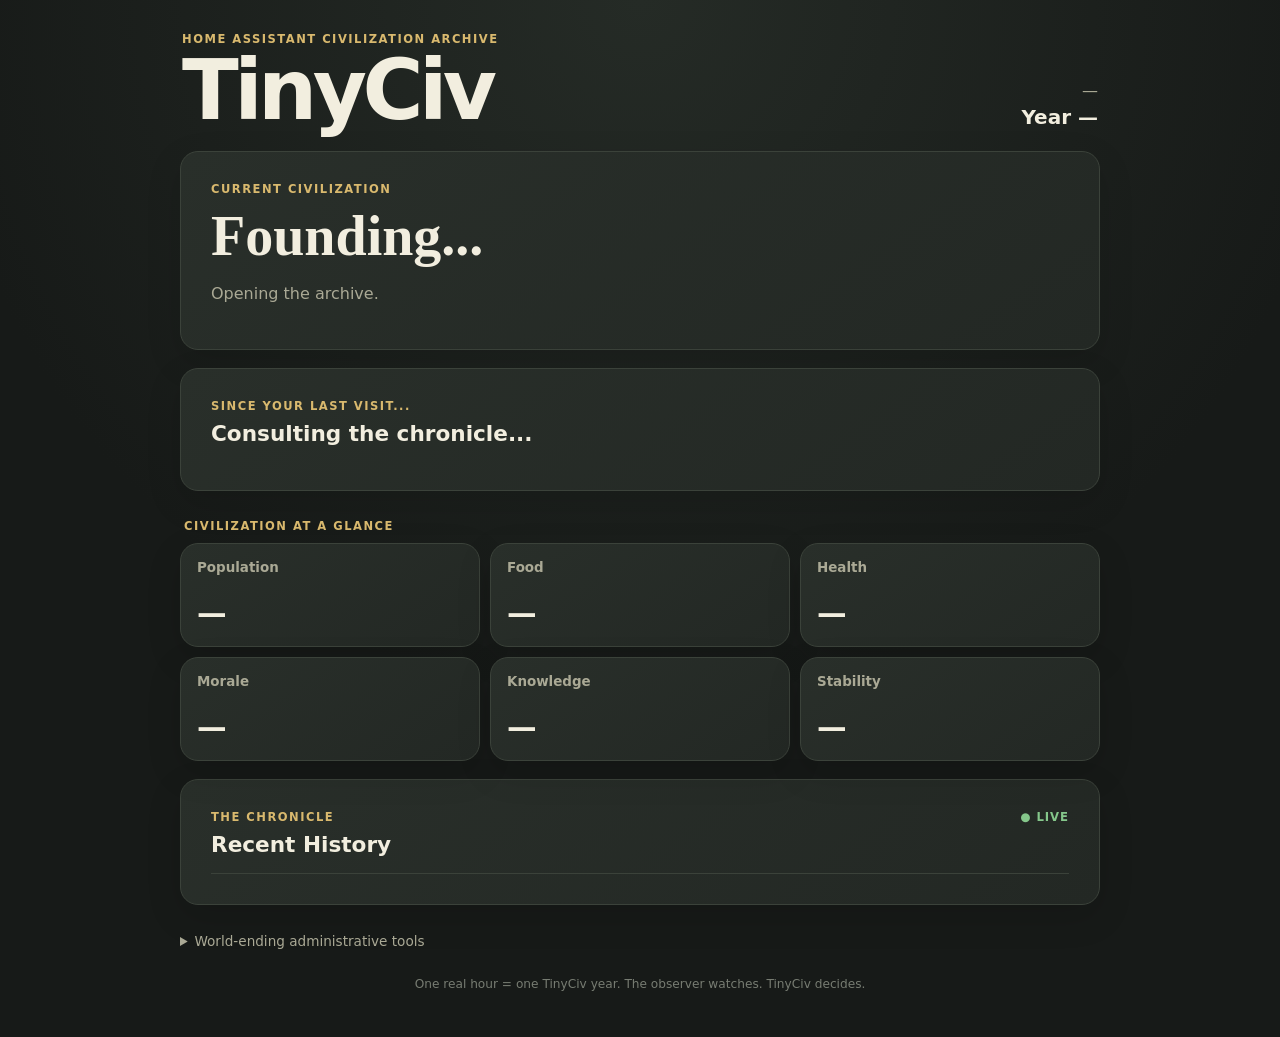
==== tinyciv/static/index.html @ 5e1f86fd "Rename index.html to tinyciv/static/index.html" ====
<!doctype html>
<html lang="en">
<head>
  <meta charset="utf-8">
  <meta name="viewport" content="width=device-width, initial-scale=1, viewport-fit=cover">
  <meta name="theme-color" content="#171a18">
  <meta name="apple-mobile-web-app-capable" content="yes">
  <meta name="apple-mobile-web-app-status-bar-style" content="black-translucent">
  <meta name="apple-mobile-web-app-title" content="TinyCiv">
  <title>TinyCiv</title>
  <link rel="manifest" href="/manifest.json">
  <link rel="apple-touch-icon" href="/icon-192.png">
  <link rel="stylesheet" href="/app.css">
</head>
<body>
  <main class="shell">
    <header class="masthead">
      <div>
        <p class="eyebrow">HOME ASSISTANT CIVILIZATION ARCHIVE</p>
        <h1>TinyCiv</h1>
      </div>
      <div class="year-block">
        <span id="era">—</span>
        <strong>Year <span id="year">—</span></strong>
      </div>
    </header>

    <section class="hero paper">
      <p class="label">CURRENT CIVILIZATION</p>
      <h2 id="civ-name">Founding...</h2>
      <p id="civ-summary" class="muted">Opening the archive.</p>
    </section>

    <section class="paper visit">
      <p class="label">SINCE YOUR LAST VISIT...</p>
      <h3 id="visit-headline">Consulting the chronicle...</h3>
      <div id="visit-events" class="visit-events"></div>
    </section>

    <section>
      <p class="section-title">CIVILIZATION AT A GLANCE</p>
      <div class="stats">
        <article class="stat paper">
          <span>Population</span>
          <strong id="population">—</strong>
        </article>
        <article class="stat paper">
          <span>Food</span>
          <strong id="food">—</strong>
        </article>
        <article class="stat paper">
          <span>Health</span>
          <strong id="health">—</strong>
        </article>
        <article class="stat paper">
          <span>Morale</span>
          <strong id="morale">—</strong>
        </article>
        <article class="stat paper">
          <span>Knowledge</span>
          <strong id="knowledge">—</strong>
        </article>
        <article class="stat paper">
          <span>Stability</span>
          <strong id="stability">—</strong>
        </article>
      </div>
    </section>

    <section class="paper chronicle-card">
      <div class="chronicle-heading">
        <div>
          <p class="label">THE CHRONICLE</p>
          <h3>Recent History</h3>
        </div>
        <span class="live-dot">● LIVE</span>
      </div>
      <div id="chronicle" class="chronicle"></div>
    </section>

    <details class="danger-zone">
      <summary>World-ending administrative tools</summary>
      <div class="danger-inner">
        <p>This is the one thing the observer is allowed to change.</p>
        <button id="nuke-button" type="button">☢ Nuke civilization &amp; begin again</button>
      </div>
    </details>

    <footer>
      One real hour = one TinyCiv year. The observer watches. TinyCiv decides.
    </footer>
  </main>

  <script src="/app.js"></script>
</body>
</html>
---- app.css ----
:root {
  color-scheme: dark;
  --bg: #171a18;
  --paper: #232824;
  --paper-2: #292f2a;
  --ink: #f2eedf;
  --muted: #aaa995;
  --line: #3b423a;
  --accent: #d9b96e;
  --danger: #d16d63;
  --good: #85c78b;
}

* { box-sizing: border-box; }

html, body {
  margin: 0;
  min-height: 100%;
  background:
    radial-gradient(circle at top, #252b26 0, var(--bg) 44rem);
  color: var(--ink);
  font-family: ui-rounded, "SF Pro Rounded", "SF Pro Display", system-ui, sans-serif;
}

body {
  padding: max(24px, env(safe-area-inset-top))
           max(18px, env(safe-area-inset-right))
           max(36px, env(safe-area-inset-bottom))
           max(18px, env(safe-area-inset-left));
}

.shell {
  width: min(920px, 100%);
  margin: 0 auto;
}

.masthead {
  display: flex;
  justify-content: space-between;
  align-items: end;
  gap: 18px;
  margin: 8px 2px 22px;
}

.eyebrow, .label, .section-title {
  margin: 0 0 8px;
  color: var(--accent);
  letter-spacing: .13em;
  font-size: .72rem;
  font-weight: 800;
}

h1 {
  margin: 0;
  font-size: clamp(2.5rem, 9vw, 5.2rem);
  line-height: .9;
  letter-spacing: -.055em;
}

.year-block {
  text-align: right;
  display: grid;
  gap: 5px;
  color: var(--muted);
}

.year-block strong {
  color: var(--ink);
  font-size: 1.25rem;
}

.paper {
  background: linear-gradient(145deg, var(--paper-2), var(--paper));
  border: 1px solid var(--line);
  border-radius: 18px;
  box-shadow: 0 12px 35px rgba(0,0,0,.13);
}

.hero, .visit, .chronicle-card {
  padding: clamp(18px, 4vw, 30px);
  margin-bottom: 18px;
}

.hero h2 {
  margin: 0;
  font-family: Georgia, "Times New Roman", serif;
  font-size: clamp(2rem, 6vw, 3.5rem);
}

.muted {
  color: var(--muted);
}

.visit h3, .chronicle-card h3 {
  margin: 0;
  font-size: 1.35rem;
}

.visit-events {
  margin-top: 14px;
  display: grid;
  gap: 10px;
}

.visit-event {
  color: var(--muted);
  padding-left: 14px;
  border-left: 2px solid var(--accent);
}

.section-title {
  margin: 28px 4px 10px;
}

.stats {
  display: grid;
  grid-template-columns: repeat(3, 1fr);
  gap: 10px;
  margin-bottom: 18px;
}

.stat {
  padding: 16px;
  min-height: 104px;
  display: flex;
  flex-direction: column;
  justify-content: space-between;
}

.stat span {
  color: var(--muted);
  font-size: .84rem;
  font-weight: 700;
}

.stat strong {
  font-size: 1.85rem;
}

.chronicle-heading {
  display: flex;
  justify-content: space-between;
  align-items: start;
  gap: 16px;
  border-bottom: 1px solid var(--line);
  padding-bottom: 16px;
}

.live-dot {
  color: var(--good);
  font-size: .73rem;
  font-weight: 900;
  letter-spacing: .08em;
}

.chronicle {
  display: grid;
}

.entry {
  display: grid;
  grid-template-columns: 72px 1fr;
  gap: 14px;
  padding: 15px 0;
  border-bottom: 1px solid var(--line);
}

.entry:last-child { border-bottom: 0; }

.entry-year {
  color: var(--accent);
  font-weight: 800;
  font-size: .82rem;
}

.entry p {
  margin: 0;
  line-height: 1.45;
}

.entry.major p {
  font-weight: 750;
}

.danger-zone {
  margin: 28px 0 0;
  color: var(--muted);
}

.danger-zone summary {
  cursor: pointer;
  font-size: .85rem;
}

.danger-inner {
  margin-top: 12px;
  padding: 16px;
  border: 1px dashed #724842;
  border-radius: 14px;
}

#nuke-button {
  width: 100%;
  border: 0;
  border-radius: 12px;
  padding: 14px 16px;
  background: #7c3832;
  color: white;
  font: inherit;
  font-weight: 850;
  cursor: pointer;
}

#nuke-button:disabled {
  opacity: .55;
  cursor: wait;
}

footer {
  text-align: center;
  color: #777c72;
  font-size: .76rem;
  padding: 28px 10px 10px;
}

@media (max-width: 620px) {
  .masthead { align-items: start; }
  .stats { grid-template-columns: repeat(2, 1fr); }
  .entry { grid-template-columns: 58px 1fr; }
}
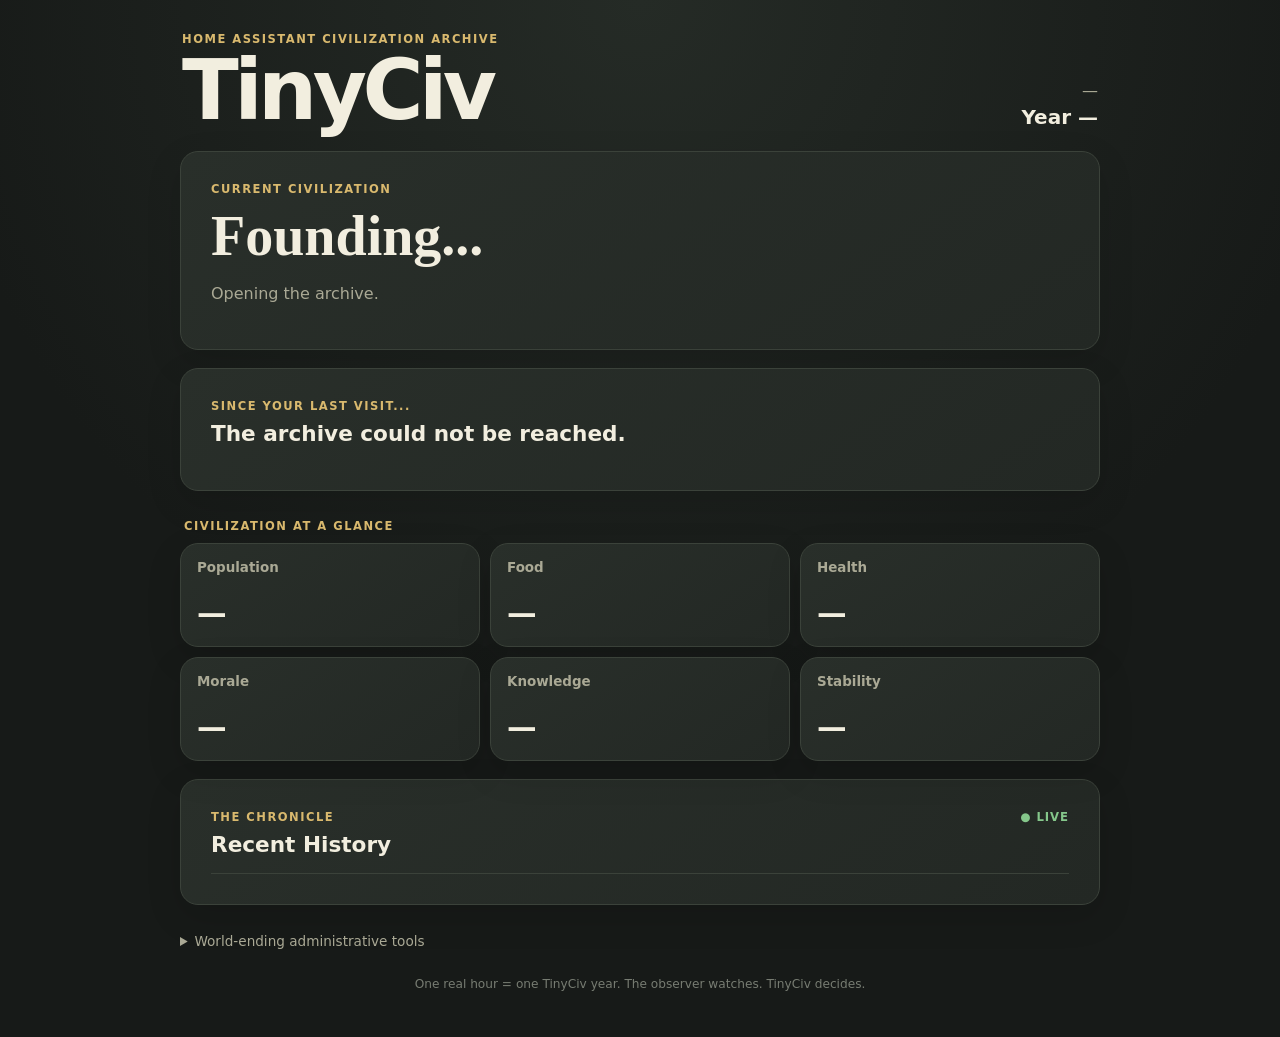
==== commit 4d3659d5: "0.2.0" ====
--- a/tinyciv/static/index.html
+++ b/tinyciv/static/index.html
@@ -7,10 +7,11 @@
   <meta name="apple-mobile-web-app-capable" content="yes">
   <meta name="apple-mobile-web-app-status-bar-style" content="black-translucent">
   <meta name="apple-mobile-web-app-title" content="TinyCiv">
+  <base href="__TINYCIV_BASE__">
   <title>TinyCiv</title>
-  <link rel="manifest" href="/manifest.json">
-  <link rel="apple-touch-icon" href="/icon-192.png">
-  <link rel="stylesheet" href="/app.css">
+  <link rel="manifest" href="manifest.json">
+  <link rel="apple-touch-icon" href="icon-192.png">
+  <link rel="stylesheet" href="app.css">
 </head>
 <body>
   <main class="shell">
@@ -40,30 +41,12 @@
     <section>
       <p class="section-title">CIVILIZATION AT A GLANCE</p>
       <div class="stats">
-        <article class="stat paper">
-          <span>Population</span>
-          <strong id="population">—</strong>
-        </article>
-        <article class="stat paper">
-          <span>Food</span>
-          <strong id="food">—</strong>
-        </article>
-        <article class="stat paper">
-          <span>Health</span>
-          <strong id="health">—</strong>
-        </article>
-        <article class="stat paper">
-          <span>Morale</span>
-          <strong id="morale">—</strong>
-        </article>
-        <article class="stat paper">
-          <span>Knowledge</span>
-          <strong id="knowledge">—</strong>
-        </article>
-        <article class="stat paper">
-          <span>Stability</span>
-          <strong id="stability">—</strong>
-        </article>
+        <article class="stat paper"><span>Population</span><strong id="population">—</strong></article>
+        <article class="stat paper"><span>Food</span><strong id="food">—</strong></article>
+        <article class="stat paper"><span>Health</span><strong id="health">—</strong></article>
+        <article class="stat paper"><span>Morale</span><strong id="morale">—</strong></article>
+        <article class="stat paper"><span>Knowledge</span><strong id="knowledge">—</strong></article>
+        <article class="stat paper"><span>Stability</span><strong id="stability">—</strong></article>
       </div>
     </section>
 
@@ -86,11 +69,9 @@
       </div>
     </details>
 
-    <footer>
-      One real hour = one TinyCiv year. The observer watches. TinyCiv decides.
-    </footer>
+    <footer>One real hour = one TinyCiv year. The observer watches. TinyCiv decides.</footer>
   </main>
 
-  <script src="/app.js"></script>
+  <script src="app.js"></script>
 </body>
 </html>
--- a/tinyciv/static/app.css
+++ b/tinyciv/static/app.css
@@ -0,0 +1,230 @@
+:root {
+  color-scheme: dark;
+  --bg: #171a18;
+  --paper: #232824;
+  --paper-2: #292f2a;
+  --ink: #f2eedf;
+  --muted: #aaa995;
+  --line: #3b423a;
+  --accent: #d9b96e;
+  --danger: #d16d63;
+  --good: #85c78b;
+}
+
+* { box-sizing: border-box; }
+
+html, body {
+  margin: 0;
+  min-height: 100%;
+  background:
+    radial-gradient(circle at top, #252b26 0, var(--bg) 44rem);
+  color: var(--ink);
+  font-family: ui-rounded, "SF Pro Rounded", "SF Pro Display", system-ui, sans-serif;
+}
+
+body {
+  padding: max(24px, env(safe-area-inset-top))
+           max(18px, env(safe-area-inset-right))
+           max(36px, env(safe-area-inset-bottom))
+           max(18px, env(safe-area-inset-left));
+}
+
+.shell {
+  width: min(920px, 100%);
+  margin: 0 auto;
+}
+
+.masthead {
+  display: flex;
+  justify-content: space-between;
+  align-items: end;
+  gap: 18px;
+  margin: 8px 2px 22px;
+}
+
+.eyebrow, .label, .section-title {
+  margin: 0 0 8px;
+  color: var(--accent);
+  letter-spacing: .13em;
+  font-size: .72rem;
+  font-weight: 800;
+}
+
+h1 {
+  margin: 0;
+  font-size: clamp(2.5rem, 9vw, 5.2rem);
+  line-height: .9;
+  letter-spacing: -.055em;
+}
+
+.year-block {
+  text-align: right;
+  display: grid;
+  gap: 5px;
+  color: var(--muted);
+}
+
+.year-block strong {
+  color: var(--ink);
+  font-size: 1.25rem;
+}
+
+.paper {
+  background: linear-gradient(145deg, var(--paper-2), var(--paper));
+  border: 1px solid var(--line);
+  border-radius: 18px;
+  box-shadow: 0 12px 35px rgba(0,0,0,.13);
+}
+
+.hero, .visit, .chronicle-card {
+  padding: clamp(18px, 4vw, 30px);
+  margin-bottom: 18px;
+}
+
+.hero h2 {
+  margin: 0;
+  font-family: Georgia, "Times New Roman", serif;
+  font-size: clamp(2rem, 6vw, 3.5rem);
+}
+
+.muted {
+  color: var(--muted);
+}
+
+.visit h3, .chronicle-card h3 {
+  margin: 0;
+  font-size: 1.35rem;
+}
+
+.visit-events {
+  margin-top: 14px;
+  display: grid;
+  gap: 10px;
+}
+
+.visit-event {
+  color: var(--muted);
+  padding-left: 14px;
+  border-left: 2px solid var(--accent);
+}
+
+.section-title {
+  margin: 28px 4px 10px;
+}
+
+.stats {
+  display: grid;
+  grid-template-columns: repeat(3, 1fr);
+  gap: 10px;
+  margin-bottom: 18px;
+}
+
+.stat {
+  padding: 16px;
+  min-height: 104px;
+  display: flex;
+  flex-direction: column;
+  justify-content: space-between;
+}
+
+.stat span {
+  color: var(--muted);
+  font-size: .84rem;
+  font-weight: 700;
+}
+
+.stat strong {
+  font-size: 1.85rem;
+}
+
+.chronicle-heading {
+  display: flex;
+  justify-content: space-between;
+  align-items: start;
+  gap: 16px;
+  border-bottom: 1px solid var(--line);
+  padding-bottom: 16px;
+}
+
+.live-dot {
+  color: var(--good);
+  font-size: .73rem;
+  font-weight: 900;
+  letter-spacing: .08em;
+}
+
+.chronicle {
+  display: grid;
+}
+
+.entry {
+  display: grid;
+  grid-template-columns: 72px 1fr;
+  gap: 14px;
+  padding: 15px 0;
+  border-bottom: 1px solid var(--line);
+}
+
+.entry:last-child { border-bottom: 0; }
+
+.entry-year {
+  color: var(--accent);
+  font-weight: 800;
+  font-size: .82rem;
+}
+
+.entry p {
+  margin: 0;
+  line-height: 1.45;
+}
+
+.entry.major p {
+  font-weight: 750;
+}
+
+.danger-zone {
+  margin: 28px 0 0;
+  color: var(--muted);
+}
+
+.danger-zone summary {
+  cursor: pointer;
+  font-size: .85rem;
+}
+
+.danger-inner {
+  margin-top: 12px;
+  padding: 16px;
+  border: 1px dashed #724842;
+  border-radius: 14px;
+}
+
+#nuke-button {
+  width: 100%;
+  border: 0;
+  border-radius: 12px;
+  padding: 14px 16px;
+  background: #7c3832;
+  color: white;
+  font: inherit;
+  font-weight: 850;
+  cursor: pointer;
+}
+
+#nuke-button:disabled {
+  opacity: .55;
+  cursor: wait;
+}
+
+footer {
+  text-align: center;
+  color: #777c72;
+  font-size: .76rem;
+  padding: 28px 10px 10px;
+}
+
+@media (max-width: 620px) {
+  .masthead { align-items: start; }
+  .stats { grid-template-columns: repeat(2, 1fr); }
+  .entry { grid-template-columns: 58px 1fr; }
+}
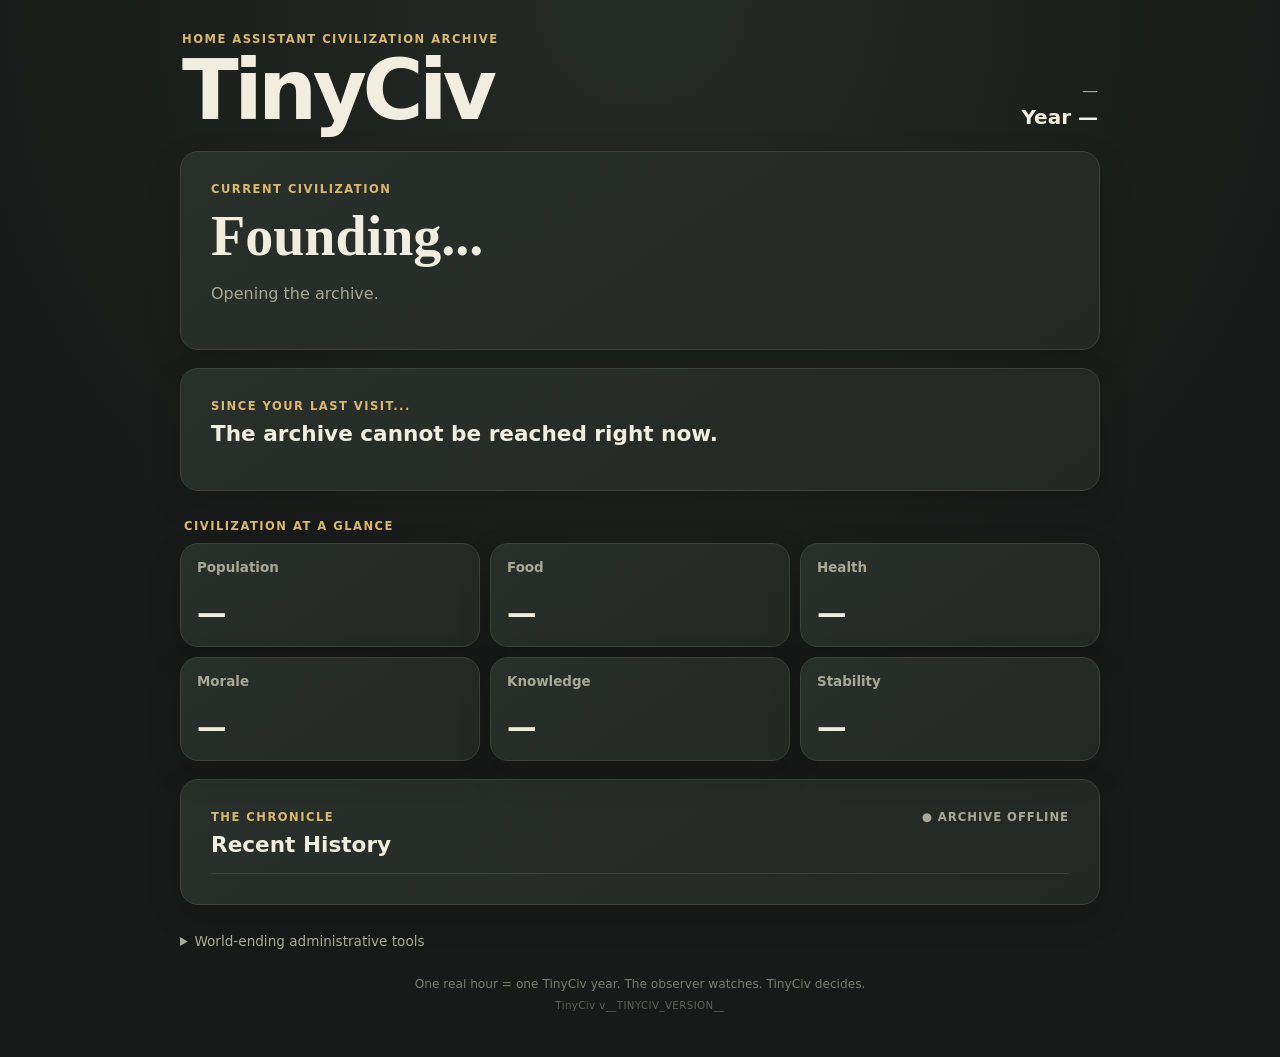
==== commit 11779d0a: "0.3.0" ====
--- a/tinyciv/static/index.html
+++ b/tinyciv/static/index.html
@@ -1,16 +1,19 @@
 <!doctype html>
-<html lang="en">
+<html lang="en" data-tinyciv-version="__TINYCIV_VERSION__">
 <head>
   <meta charset="utf-8">
   <meta name="viewport" content="width=device-width, initial-scale=1, viewport-fit=cover">
   <meta name="theme-color" content="#171a18">
+  <meta name="mobile-web-app-capable" content="yes">
   <meta name="apple-mobile-web-app-capable" content="yes">
   <meta name="apple-mobile-web-app-status-bar-style" content="black-translucent">
   <meta name="apple-mobile-web-app-title" content="TinyCiv">
+  <meta name="format-detection" content="telephone=no">
   <base href="__TINYCIV_BASE__">
   <title>TinyCiv</title>
   <link rel="manifest" href="manifest.json">
-  <link rel="apple-touch-icon" href="icon-192.png">
+  <link rel="icon" href="icon-192.png" sizes="192x192">
+  <link rel="apple-touch-icon" href="apple-touch-icon.png">
   <link rel="stylesheet" href="app.css">
 </head>
 <body>
@@ -56,7 +59,7 @@
           <p class="label">THE CHRONICLE</p>
           <h3>Recent History</h3>
         </div>
-        <span class="live-dot">● LIVE</span>
+        <span class="live-dot" id="connection-status">● LIVE</span>
       </div>
       <div id="chronicle" class="chronicle"></div>
     </section>
@@ -69,7 +72,10 @@
       </div>
     </details>
 
-    <footer>One real hour = one TinyCiv year. The observer watches. TinyCiv decides.</footer>
+    <footer>
+      <div>One real hour = one TinyCiv year. The observer watches. TinyCiv decides.</div>
+      <div class="version">TinyCiv v__TINYCIV_VERSION__</div>
+    </footer>
   </main>
 
   <script src="app.js"></script>
--- a/tinyciv/static/app.css
+++ b/tinyciv/static/app.css
@@ -228,3 +228,29 @@
   .stats { grid-template-columns: repeat(2, 1fr); }
   .entry { grid-template-columns: 58px 1fr; }
 }
+
+
+/* Home Screen / PWA polish */
+html {
+  background: var(--bg);
+  -webkit-tap-highlight-color: transparent;
+}
+
+body {
+  overscroll-behavior-y: none;
+}
+
+html.standalone body {
+  min-height: 100dvh;
+}
+
+.live-dot.offline {
+  color: var(--muted);
+}
+
+footer .version {
+  margin-top: 8px;
+  font-size: .64rem;
+  letter-spacing: .04em;
+  opacity: .72;
+}
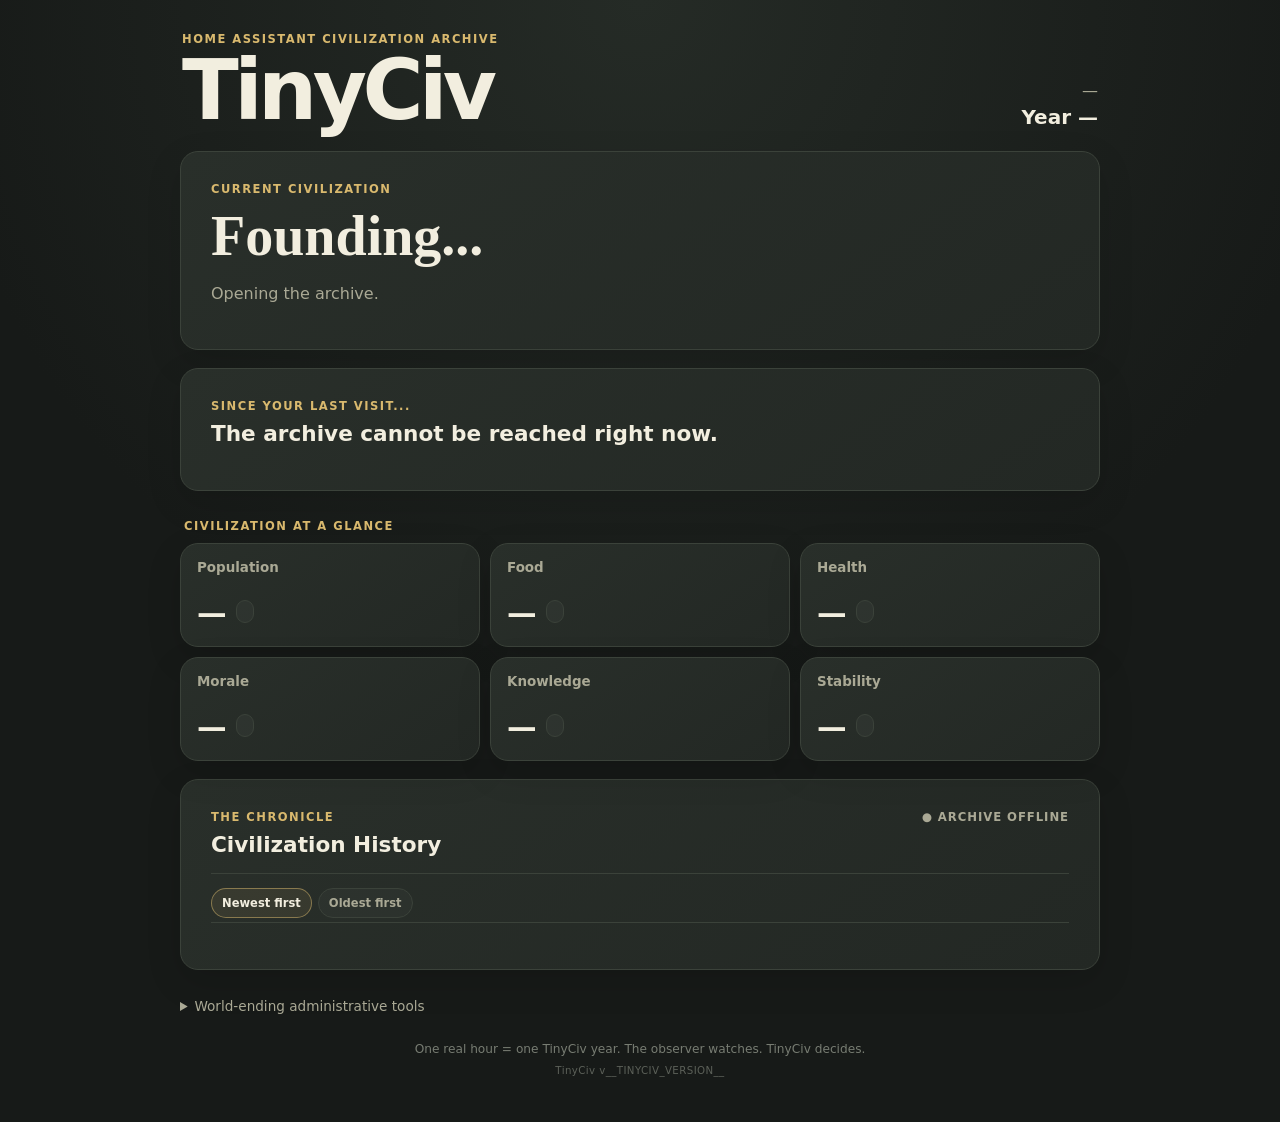
==== commit b3d5cedc: "0.3.1" ====
--- a/tinyciv/static/index.html
+++ b/tinyciv/static/index.html
@@ -44,12 +44,12 @@
     <section>
       <p class="section-title">CIVILIZATION AT A GLANCE</p>
       <div class="stats">
-        <article class="stat paper"><span>Population</span><strong id="population">—</strong></article>
-        <article class="stat paper"><span>Food</span><strong id="food">—</strong></article>
-        <article class="stat paper"><span>Health</span><strong id="health">—</strong></article>
-        <article class="stat paper"><span>Morale</span><strong id="morale">—</strong></article>
-        <article class="stat paper"><span>Knowledge</span><strong id="knowledge">—</strong></article>
-        <article class="stat paper"><span>Stability</span><strong id="stability">—</strong></article>
+        <article class="stat paper"><span>Population</span><div class="stat-value"><strong id="population">—</strong><small class="stat-delta" id="population-delta" hidden></small></div></article>
+        <article class="stat paper"><span>Food</span><div class="stat-value"><strong id="food">—</strong><small class="stat-delta" id="food-delta" hidden></small></div></article>
+        <article class="stat paper"><span>Health</span><div class="stat-value"><strong id="health">—</strong><small class="stat-delta" id="health-delta" hidden></small></div></article>
+        <article class="stat paper"><span>Morale</span><div class="stat-value"><strong id="morale">—</strong><small class="stat-delta" id="morale-delta" hidden></small></div></article>
+        <article class="stat paper"><span>Knowledge</span><div class="stat-value"><strong id="knowledge">—</strong><small class="stat-delta" id="knowledge-delta" hidden></small></div></article>
+        <article class="stat paper"><span>Stability</span><div class="stat-value"><strong id="stability">—</strong><small class="stat-delta" id="stability-delta" hidden></small></div></article>
       </div>
     </section>
 
@@ -57,11 +57,16 @@
       <div class="chronicle-heading">
         <div>
           <p class="label">THE CHRONICLE</p>
-          <h3>Recent History</h3>
+          <h3>Civilization History</h3>
         </div>
         <span class="live-dot" id="connection-status">● LIVE</span>
       </div>
+      <div class="chronicle-toolbar" aria-label="Chronicle sort order">
+        <button id="sort-desc" class="sort-button active" type="button">Newest first</button>
+        <button id="sort-asc" class="sort-button" type="button">Oldest first</button>
+      </div>
       <div id="chronicle" class="chronicle"></div>
+      <nav id="chronicle-pages" class="chronicle-pages" aria-label="Chronicle pages"></nav>
     </section>
 
     <details class="danger-zone">
--- a/tinyciv/static/app.css
+++ b/tinyciv/static/app.css
@@ -137,6 +137,43 @@
   font-size: 1.85rem;
 }
 
+.stat-value {
+  display: flex;
+  align-items: baseline;
+  gap: 9px;
+  flex-wrap: wrap;
+}
+
+.stat-delta {
+  display: inline-flex;
+  align-items: center;
+  min-height: 23px;
+  padding: 3px 8px;
+  border: 1px solid var(--line);
+  border-radius: 999px;
+  background: rgba(255,255,255,.035);
+  color: var(--muted);
+  font-size: .72rem;
+  font-weight: 850;
+  letter-spacing: .01em;
+}
+
+.stat-delta.up {
+  color: var(--good);
+  border-color: rgba(133,199,139,.28);
+  background: rgba(133,199,139,.07);
+}
+
+.stat-delta.down {
+  color: #d98b82;
+  border-color: rgba(217,139,130,.25);
+  background: rgba(217,139,130,.06);
+}
+
+.stat-delta.same {
+  opacity: .72;
+}
+
 .chronicle-heading {
   display: flex;
   justify-content: space-between;
@@ -254,3 +291,81 @@
   letter-spacing: .04em;
   opacity: .72;
 }
+
+
+.chronicle-toolbar {
+  display: flex;
+  gap: 6px;
+  padding: 14px 0 2px;
+}
+
+.sort-button,
+.page-button {
+  border: 1px solid var(--line);
+  background: rgba(255,255,255,.025);
+  color: var(--muted);
+  font: inherit;
+  cursor: pointer;
+}
+
+.sort-button {
+  padding: 7px 10px;
+  border-radius: 999px;
+  font-size: .72rem;
+  font-weight: 800;
+}
+
+.sort-button.active {
+  color: var(--ink);
+  border-color: rgba(217,185,110,.5);
+  background: rgba(217,185,110,.09);
+}
+
+.chronicle-pages {
+  display: flex;
+  align-items: center;
+  justify-content: center;
+  gap: 5px;
+  flex-wrap: wrap;
+  border-top: 1px solid var(--line);
+  padding-top: 16px;
+  margin-top: 2px;
+}
+
+.page-button {
+  min-width: 34px;
+  height: 34px;
+  padding: 0 9px;
+  border-radius: 10px;
+  font-size: .75rem;
+  font-weight: 800;
+}
+
+.page-button.active {
+  color: var(--bg);
+  background: var(--accent);
+  border-color: var(--accent);
+}
+
+.page-button:disabled {
+  opacity: .3;
+  cursor: default;
+}
+
+.page-gap {
+  color: var(--muted);
+  padding: 0 2px;
+}
+
+.chronicle-empty {
+  color: var(--muted);
+  padding: 18px 0 4px;
+}
+
+@media (max-width: 420px) {
+  .page-button {
+    min-width: 31px;
+    height: 31px;
+    padding: 0 7px;
+  }
+}
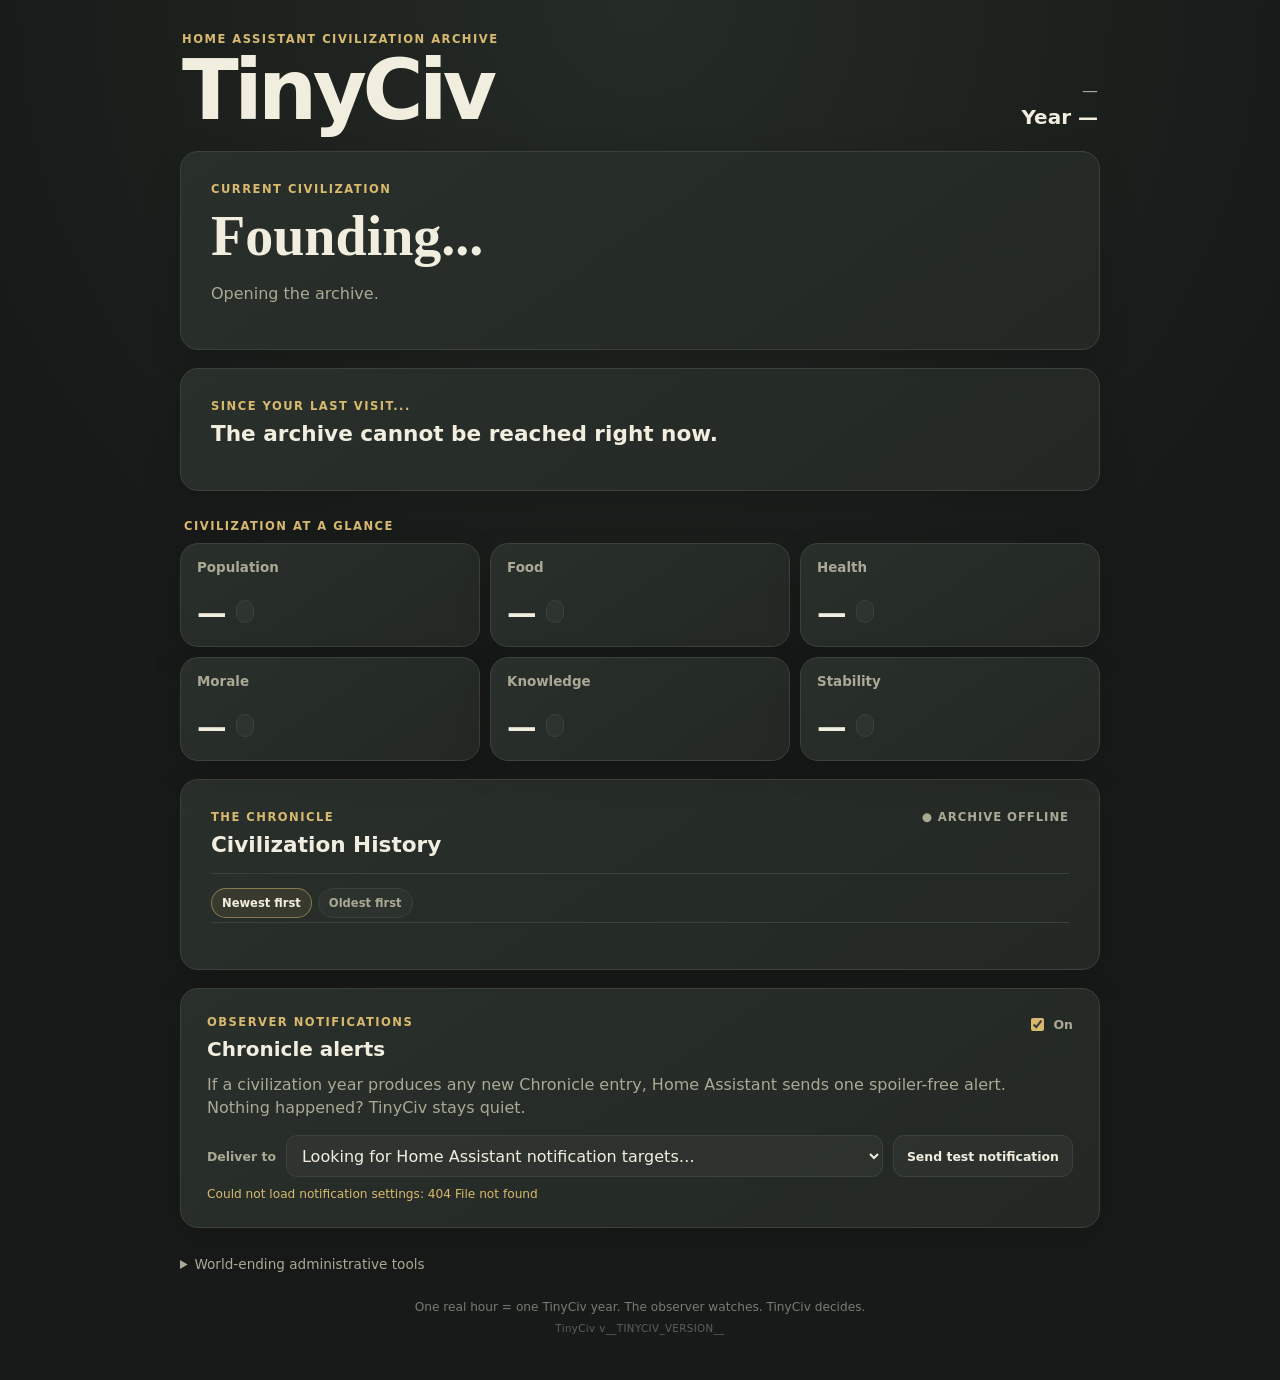
==== commit 58943a3c: "0.3.2" ====
--- a/tinyciv/static/index.html
+++ b/tinyciv/static/index.html
@@ -69,6 +69,28 @@
       <nav id="chronicle-pages" class="chronicle-pages" aria-label="Chronicle pages"></nav>
     </section>
 
+    <section class="paper notification-card">
+      <div class="notification-heading">
+        <div>
+          <p class="label">OBSERVER NOTIFICATIONS</p>
+          <h3>Chronicle alerts</h3>
+        </div>
+        <label class="notification-toggle">
+          <input id="notifications-enabled" type="checkbox" checked>
+          <span>On</span>
+        </label>
+      </div>
+      <p class="muted notification-copy">If a civilization year produces any new Chronicle entry, Home Assistant sends one spoiler-free alert. Nothing happened? TinyCiv stays quiet.</p>
+      <div class="notification-controls">
+        <label for="notification-target">Deliver to</label>
+        <select id="notification-target">
+          <option value="">Looking for Home Assistant notification targets…</option>
+        </select>
+        <button id="notification-test" type="button">Send test notification</button>
+      </div>
+      <p id="notification-status" class="notification-status muted">Checking Home Assistant…</p>
+    </section>
+
     <details class="danger-zone">
       <summary>World-ending administrative tools</summary>
       <div class="danger-inner">
--- a/tinyciv/static/app.css
+++ b/tinyciv/static/app.css
@@ -369,3 +369,104 @@
     padding: 0 7px;
   }
 }
+
+
+.notification-card {
+  padding: clamp(18px, 4vw, 26px);
+  margin: 18px 0;
+}
+
+.notification-heading {
+  display: flex;
+  justify-content: space-between;
+  align-items: start;
+  gap: 16px;
+}
+
+.notification-heading h3 {
+  margin: 0;
+  font-size: 1.25rem;
+}
+
+.notification-toggle {
+  display: inline-flex;
+  align-items: center;
+  gap: 7px;
+  color: var(--muted);
+  font-size: .78rem;
+  font-weight: 800;
+  cursor: pointer;
+}
+
+.notification-toggle input {
+  accent-color: var(--accent);
+}
+
+.notification-copy {
+  margin: 12px 0 16px;
+  line-height: 1.45;
+}
+
+.notification-controls {
+  display: grid;
+  grid-template-columns: auto minmax(180px, 1fr) auto;
+  align-items: center;
+  gap: 10px;
+}
+
+.notification-controls label {
+  color: var(--muted);
+  font-size: .78rem;
+  font-weight: 800;
+}
+
+.notification-controls select,
+#notification-test {
+  min-height: 42px;
+  border: 1px solid var(--line);
+  border-radius: 11px;
+  background: rgba(255,255,255,.035);
+  color: var(--ink);
+  font: inherit;
+}
+
+.notification-controls select {
+  width: 100%;
+  padding: 0 11px;
+}
+
+#notification-test {
+  padding: 0 13px;
+  font-size: .78rem;
+  font-weight: 800;
+  cursor: pointer;
+}
+
+#notification-test:disabled,
+.notification-controls select:disabled {
+  opacity: .45;
+  cursor: default;
+}
+
+.notification-status {
+  margin: 10px 0 0;
+  font-size: .76rem;
+}
+
+.notification-status.good {
+  color: var(--good);
+}
+
+.notification-status.warn {
+  color: var(--accent);
+}
+
+@media (max-width: 620px) {
+  .notification-controls {
+    grid-template-columns: 1fr;
+  }
+
+  .notification-controls label {
+    margin-bottom: -3px;
+  }
+}
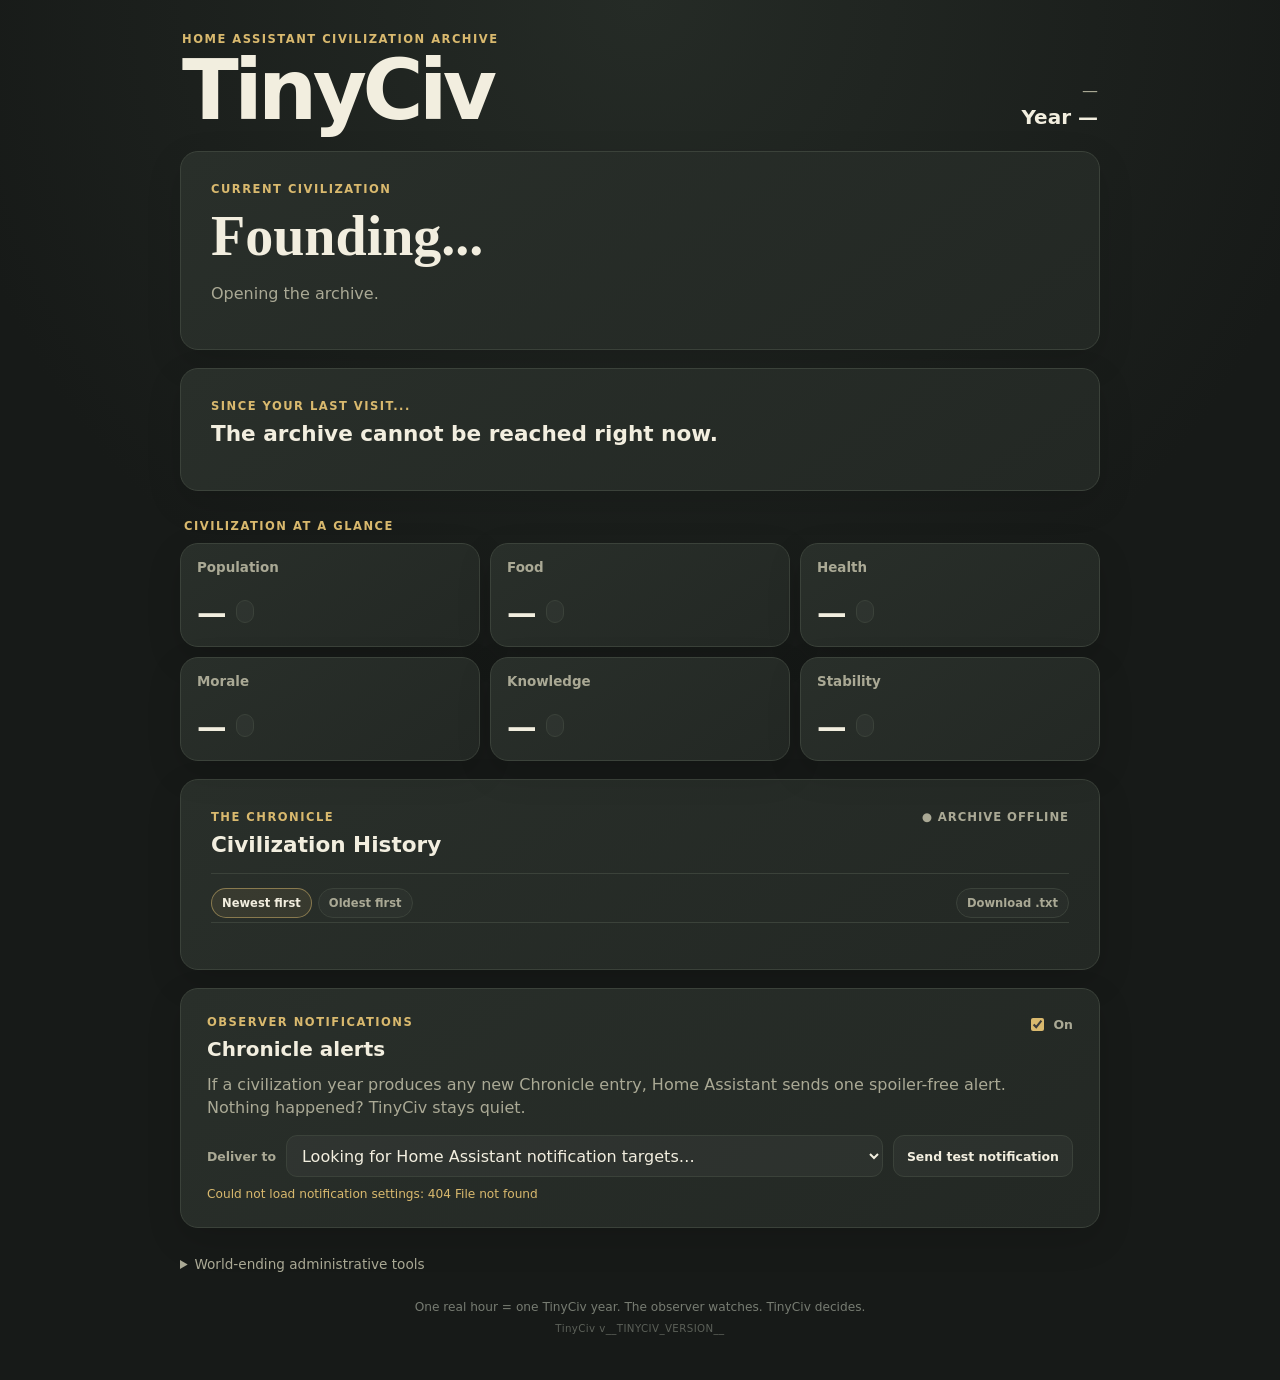
==== commit 3a666428: "0.5.1" ====
--- a/tinyciv/static/index.html
+++ b/tinyciv/static/index.html
@@ -61,9 +61,10 @@
         </div>
         <span class="live-dot" id="connection-status">● LIVE</span>
       </div>
-      <div class="chronicle-toolbar" aria-label="Chronicle sort order">
+      <div class="chronicle-toolbar" aria-label="Chronicle controls">
         <button id="sort-desc" class="sort-button active" type="button">Newest first</button>
         <button id="sort-asc" class="sort-button" type="button">Oldest first</button>
+        <a id="chronicle-download" class="sort-button chronicle-download" href="api/chronicle.txt" download>Download .txt</a>
       </div>
       <div id="chronicle" class="chronicle"></div>
       <nav id="chronicle-pages" class="chronicle-pages" aria-label="Chronicle pages"></nav>
--- a/tinyciv/static/app.css
+++ b/tinyciv/static/app.css
@@ -296,6 +296,7 @@
 .chronicle-toolbar {
   display: flex;
   gap: 6px;
+  flex-wrap: wrap;
   padding: 14px 0 2px;
 }
 
@@ -319,6 +320,14 @@
   color: var(--ink);
   border-color: rgba(217,185,110,.5);
   background: rgba(217,185,110,.09);
+}
+
+.chronicle-download {
+  margin-left: auto;
+  text-decoration: none;
+  display: inline-flex;
+  align-items: center;
+  white-space: nowrap;
 }
 
 .chronicle-pages {
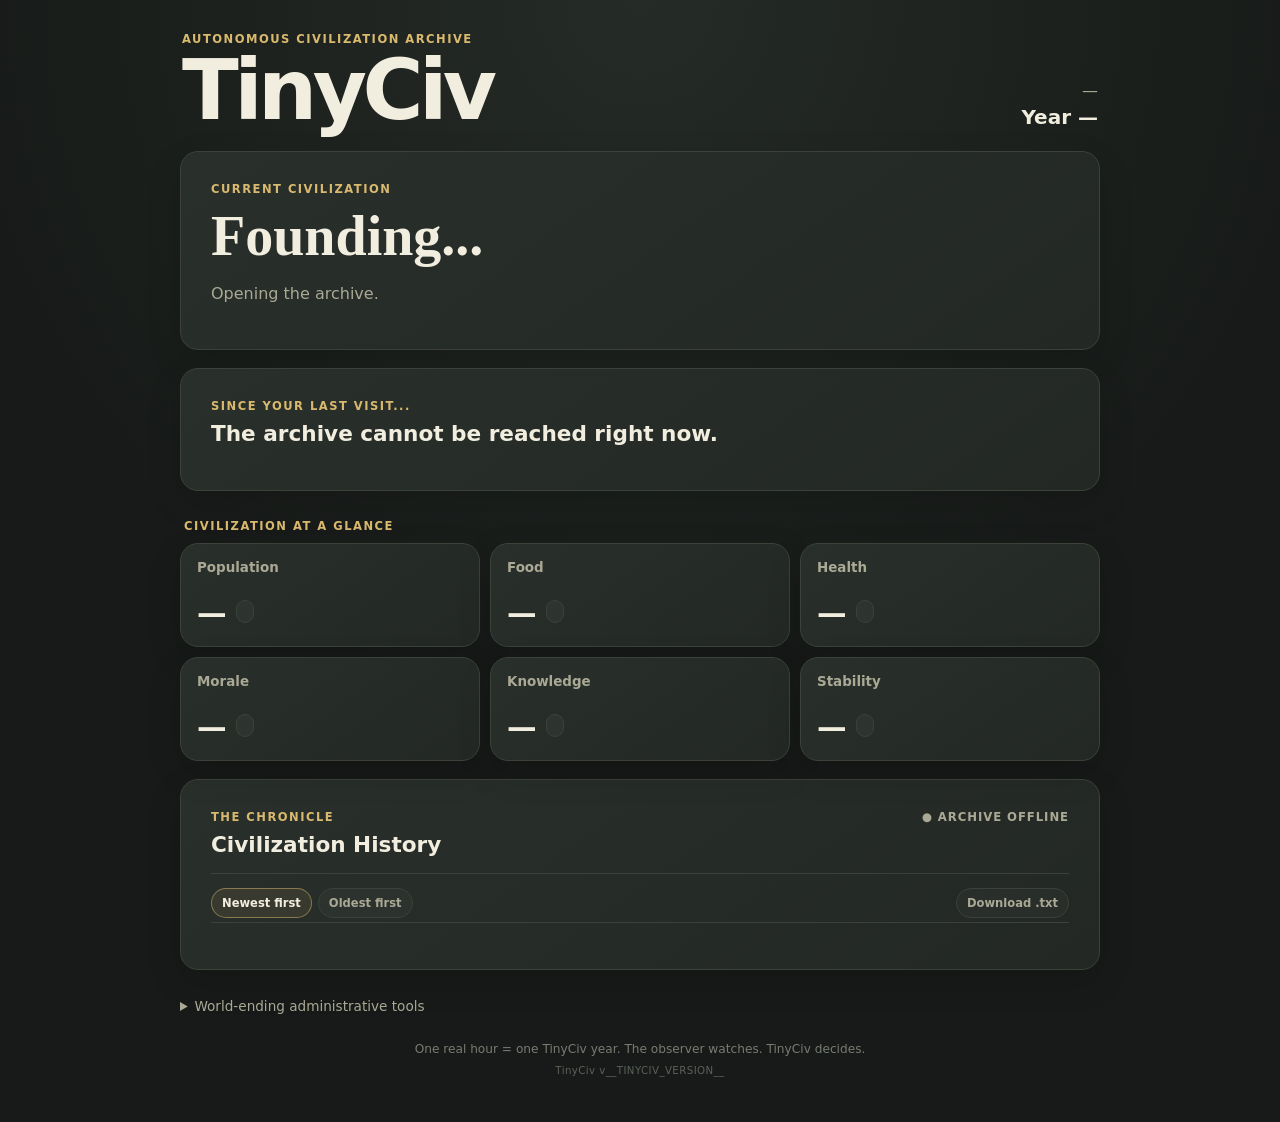
==== commit 3411fc50: "0.5.7" ====
--- a/tinyciv/static/index.html
+++ b/tinyciv/static/index.html
@@ -13,14 +13,14 @@
   <title>TinyCiv</title>
   <link rel="manifest" href="manifest.json">
   <link rel="icon" href="icon-192.png" sizes="192x192">
-  <link rel="apple-touch-icon" href="apple-touch-icon.png">
+  <link rel="apple-touch-icon" href="icon-192.png">
   <link rel="stylesheet" href="app.css">
 </head>
 <body>
   <main class="shell">
     <header class="masthead">
       <div>
-        <p class="eyebrow">HOME ASSISTANT CIVILIZATION ARCHIVE</p>
+        <p class="eyebrow">AUTONOMOUS CIVILIZATION ARCHIVE</p>
         <h1>TinyCiv</h1>
       </div>
       <div class="year-block">
@@ -70,28 +70,6 @@
       <nav id="chronicle-pages" class="chronicle-pages" aria-label="Chronicle pages"></nav>
     </section>
 
-    <section class="paper notification-card">
-      <div class="notification-heading">
-        <div>
-          <p class="label">OBSERVER NOTIFICATIONS</p>
-          <h3>Chronicle alerts</h3>
-        </div>
-        <label class="notification-toggle">
-          <input id="notifications-enabled" type="checkbox" checked>
-          <span>On</span>
-        </label>
-      </div>
-      <p class="muted notification-copy">If a civilization year produces any new Chronicle entry, Home Assistant sends one spoiler-free alert. Nothing happened? TinyCiv stays quiet.</p>
-      <div class="notification-controls">
-        <label for="notification-target">Deliver to</label>
-        <select id="notification-target">
-          <option value="">Looking for Home Assistant notification targets…</option>
-        </select>
-        <button id="notification-test" type="button">Send test notification</button>
-      </div>
-      <p id="notification-status" class="notification-status muted">Checking Home Assistant…</p>
-    </section>
-
     <details class="danger-zone">
       <summary>World-ending administrative tools</summary>
       <div class="danger-inner">
@@ -105,7 +83,6 @@
       <div class="version">TinyCiv v__TINYCIV_VERSION__</div>
     </footer>
   </main>
-
   <script src="app.js"></script>
 </body>
 </html>
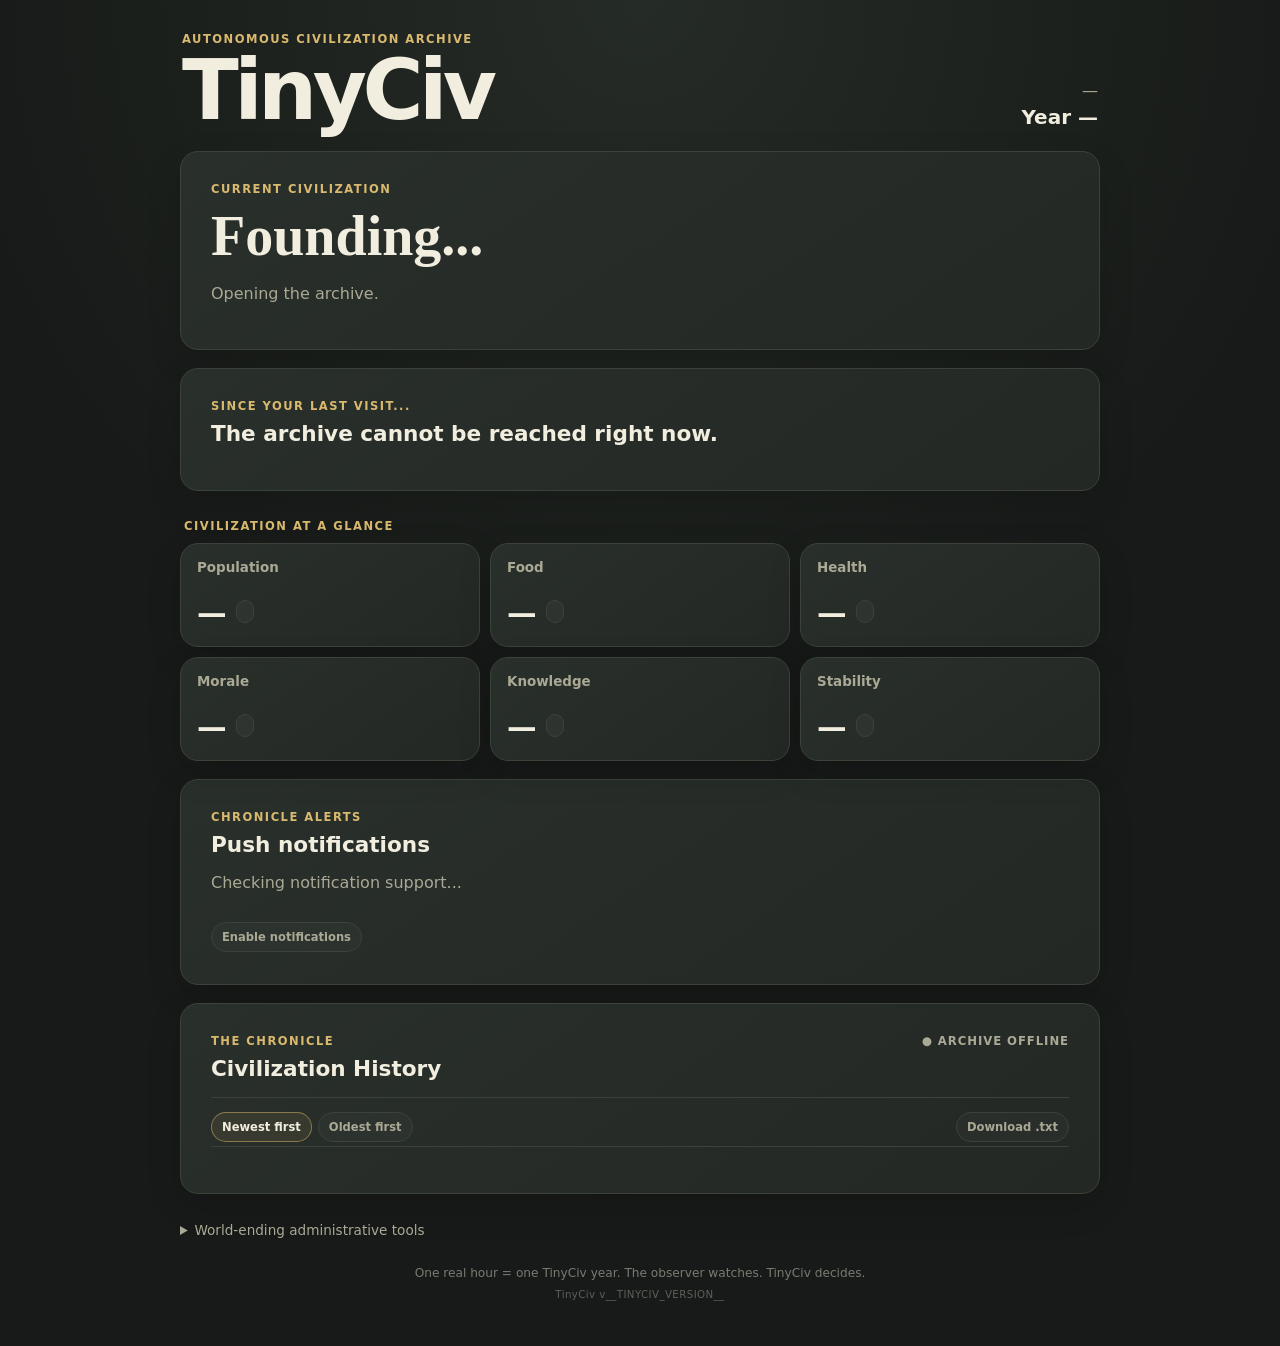
==== commit 5e258e86: "0.5.8" ====
--- a/tinyciv/static/index.html
+++ b/tinyciv/static/index.html
@@ -53,6 +53,17 @@
       </div>
     </section>
 
+
+    <section class="paper visit" id="push-card">
+      <p class="label">CHRONICLE ALERTS</p>
+      <h3>Push notifications</h3>
+      <p id="push-status" class="muted">Checking notification support...</p>
+      <div class="chronicle-toolbar" aria-label="Notification controls">
+        <button id="push-toggle" class="sort-button" type="button">Enable notifications</button>
+        <button id="push-test" class="sort-button" type="button" hidden>Send test</button>
+      </div>
+    </section>
+
     <section class="paper chronicle-card">
       <div class="chronicle-heading">
         <div>
